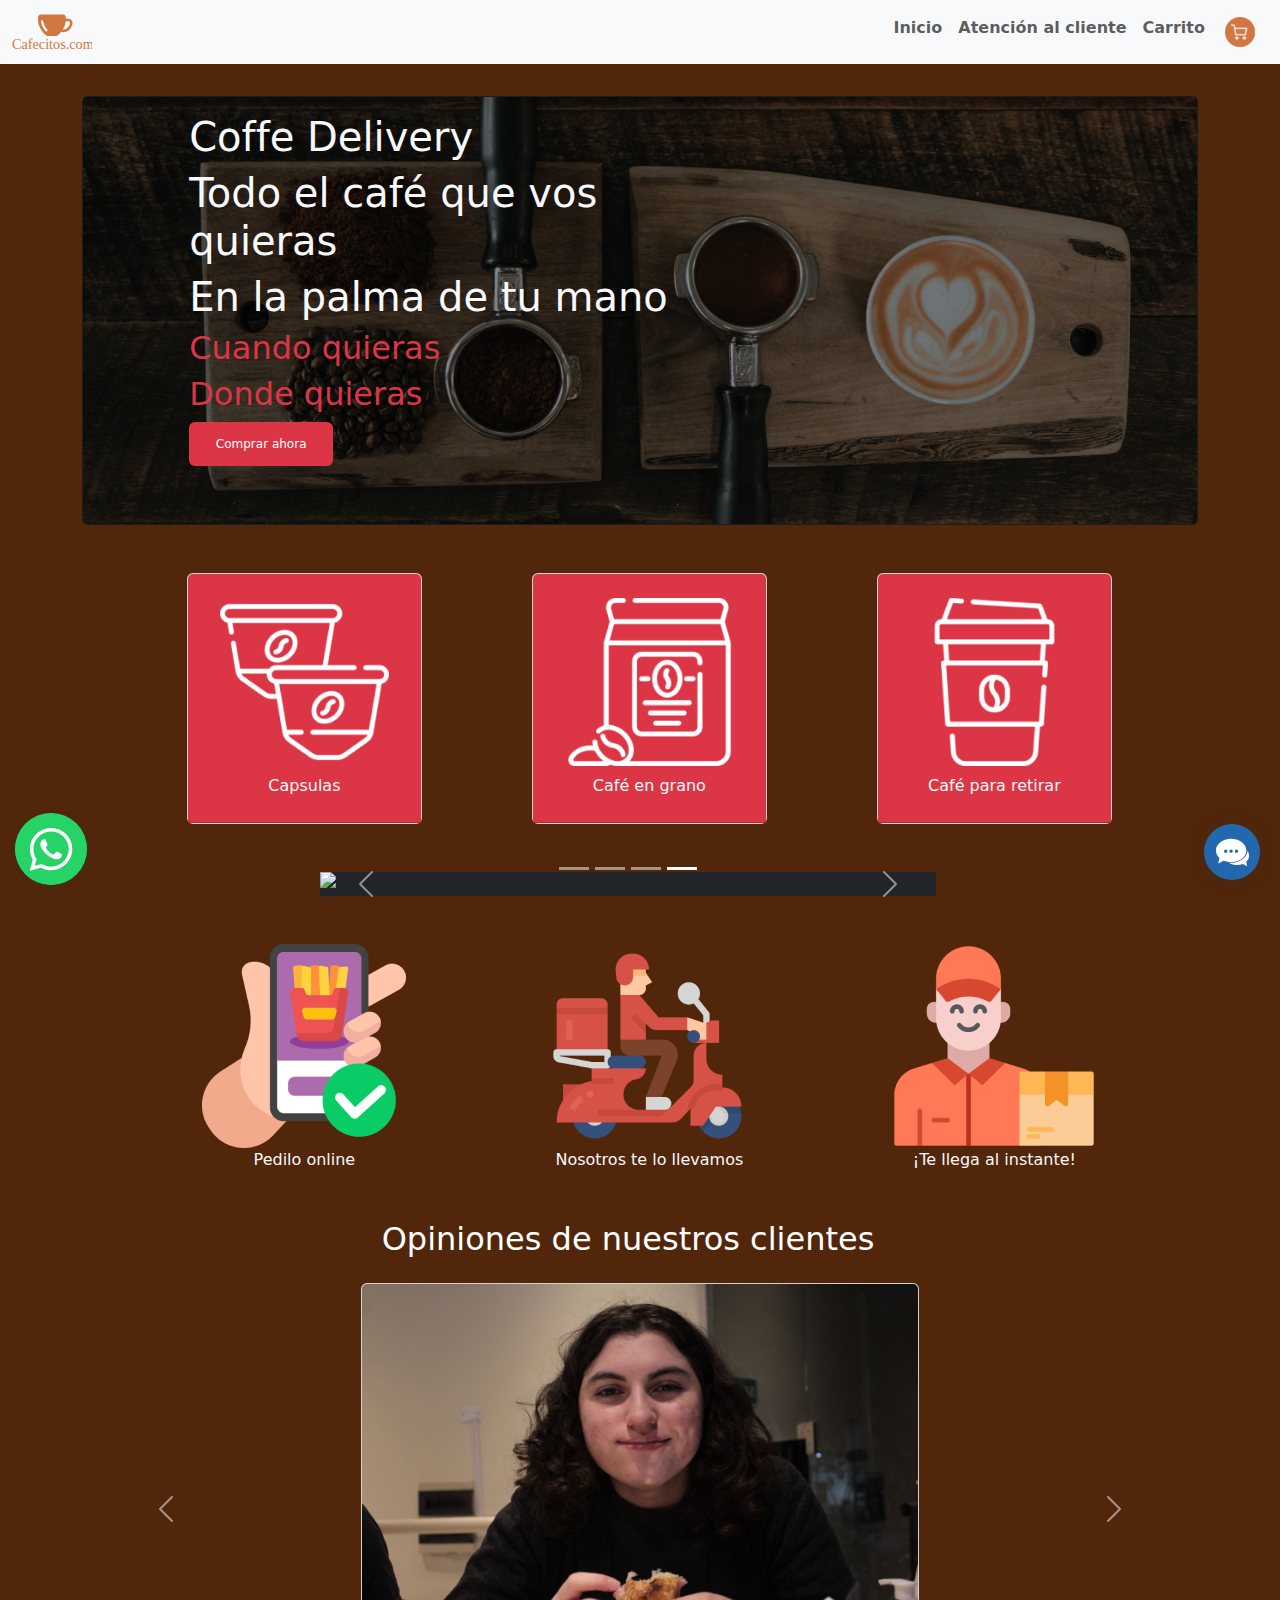
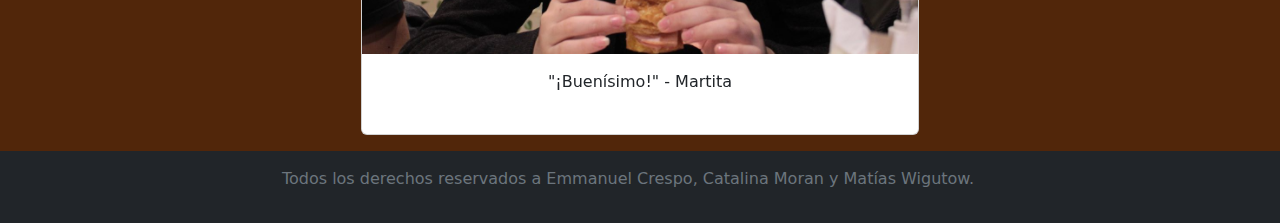
==== pagina1.html @ 840b9379 "Add files via upload" ====
<!DOCTYPE html>
<html lang="es">

<head>
  <meta charset="UTF-8">
  <meta http-equiv="X-UA-Compatible" content="IE=edge">
  <meta name="viewport" content="width=device-width, initial-scale=1.0">
  <title>PAGINA 1</title>
  <link href="https://cdn.jsdelivr.net/npm/bootstrap@5.3.0-alpha3/dist/css/bootstrap.min.css" rel="stylesheet"
    integrity="sha384-KK94CHFLLe+nY2dmCWGMq91rCGa5gtU4mk92HdvYe+M/SXH301p5ILy+dN9+nJOZ" crossorigin="anonymous">
  <link rel="stylesheet" href="vendors/bootstrap/css/bootstrap.min.css">
  <link rel="stylesheet" href="vendors/jquery.owlcarousel-2.3.4/assets/owl.carousel.min.css">
  <link rel="stylesheet" href="vendors/jquery.owlcarousel-2.3.4/assets/owl.theme.default.min.css">


  <link rel="stylesheet" href="vendors/botonwsp/venom-button.min.css">
  <link rel="stylesheet" href="vendors/messenger/jquery.fancyMessenger.min.css">





  <link rel="stylesheet" href="estilos-1.css">
</head>


<body class>


  <header class="container">
    <div class="row">
      <div class="col-sm-11 py-5">
        <nav id="menu" class="navbar navbar-expand-lg bg-body-tertiary fixed-top">
          <div class="container-fluid">

            <a class="navbar-brand" href="#"><img src="img/logo.svg" alt="logo cafe" width="80"></a>
            <button class="navbar-toggler" type="button" data-bs-toggle="collapse" data-bs-target="#navbarNav"
              aria-controls="navbarNav" aria-expanded="false" aria-label="Toggle navigation">

              <span class="navbar-toggler-icon"></span>
            </button>
            <div class="collapse navbar-collapse" id="navbarNav">
              <ul class="navbar-nav ms-auto">
                <li class="nav-item">
                  <a class="nav-link text" href="pagina1.html"><strong>Inicio</strong></a>
                </li>
                <li class="nav-item">
                  <a class="nav-link text" href="pagina2.html"><strong>Atención al cliente</strong></a>
                </li>
                <li class="nav-item">
                  <a class="nav-link text" href="pagina3.html"><strong>Carrito</strong></a>
                </li>
                <li class="nav-item">
                  <a class="nav-link " href="pagina3.html"><img src="img/carrito-de-compras 1.png"
                      alt="carrito-de-compras">
                  </a>
                </li>
              </ul>
            </div>
          </div>
      </div>
      </nav>

    </div>
  </header>



  <div class="container" id="#encabezado">
    <div class="card text-bg-dark">

      <img src="img/header.png" alt="header">
      <div class="card-img-overlay">

        <div class="row">

          <div class="col-sm-6 offset-1">

            <h1 class="text-light">Coffe Delivery</h1>
            <h1 class="text-light">Todo el café que vos quieras</h1>
            <h1 class="text-light">En la palma de tu mano</h1>
            <h2 class="text-danger">Cuando quieras</h2>
            <h2 class="text-danger">Donde quieras</h2>

            <p class="p-3 badge bg-danger text-wrap fw-normal" style="width: 9rem;">Comprar ahora</p>
          </div>
        </div>
      </div>


    </div>
  </div>


  </div>
  </div>
  </header>


  <div id="#segunda_parte">

    <section class="text-dark p-5">
      <div class="container text-center">
        <div class="row row  offset-1">



          <article class="col-sm-3">
            <div class="conteiner card">
              <div class="bg-danger card-header">

                <div class="card-body">
                  <div class="card-border border-0 mb-0">
                    <p class="card-title"><img class="img-fluid" src="img/capsula-de-cafe 1.png" alt="capsula-de-cafe">
                    </p>
                    <p class="card-text text-light">Capsulas</p>
                  </div>
                </div>
              </div>
            </div>
          </article>

          <article class="col-sm-3 offset-1">
            <div class="conteiner card">
              <div class="bg-danger card-header">
                <div class="card-body">
                  <div class="card-border border-0 mb-0">
                    <p class="card-title"><img class="img-fluid" src="img/paquete-de-cafe 1.png" alt="paquete-de-cafe">
                    </p>
                    <p class="card-text text-light">Café en grano</p>
                  </div>
                </div>
              </div>
            </div>
          </article>

          <article class="col-sm-3 offset-1">
            <div class="conteiner card">
              <div class="bg-danger card-header">
                <div class="card-body">
                  <div class="card-border border-0 mb-0">
                    <p class="card-title"><img class="img-fluid" src="img/taza-de-cafe 1.png" alt="taza-de-cafe">
                    </p>
                    <p class="card-text text-light">Café para retirar</p>
                  </div>
                </div>
              </div>
            </div>
          </article>
        </div>
      </div>
    </section>

    <section>
      <div class="row">
        <div class="col-sm-6 offset-3">

          <div id="carouselExampleCaptions" class="carousel-light carousel slide bg-dark ">
            <div class="carousel-indicators ">
              <button type="button" data-bs-target="#carouselExampleCaptions" data-bs-slide-to="0"
                aria-label="Slide 1"></button>
              <button type="button" data-bs-target="#carouselExampleCaptions" data-bs-slide-to="1"
                aria-label="Slide 2"></button>
              <button type="button" data-bs-target="#carouselExampleCaptions" data-bs-slide-to="2"
                aria-label="Slide 3"></button>
              <button type="button" data-bs-target="#carouselExampleCaptions" data-bs-slide-to="3" aria-label="Slide 4"
                class=" active " aria-current="true"></button>
            </div>

            <div class="carousel-inner">

              <div class="carousel-item active">
                <img src="img/cafe1.jpg" class="d-block w-100" alt="producto1">
                <div class="carousel-caption text-light">
                  <h5>Cafe 1</h5>
                  <p>Contiene altas cantidades de café 1.</p>
                </div>
              </div>

              <div class="carousel-item ">
                <img src="img/cafe2.jpg" class="d-block w-100" alt="producto2">
                <div class="carousel-caption text-light">
                  <h5>Cafe 2</h5>
                  <p>Contiene altas cantidades de café 2.</p>
                </div>
              </div>

              <div class="carousel-item ">
                <img src="img/cafe3.jpg" class="d-block w-100" alt="producto3">
                <div class="carousel-caption text-light">
                  <h5>Cafe 3</h5>
                  <p>Contiene altas cantidades de café 3.</p>
                </div>
              </div>

              <div class="carousel-item">
                <img src="img/cafe4.jpg" class="d-block w-100" alt="producto4">
                <div class="carousel-caption text-light ">
                  <h5>Cafe 4</h5>
                  <p>Contiene altas cantidades de café 4.</p>
                </div>
              </div>

            </div>

            <button class="carousel-control-prev " type="button" data-bs-target="#carouselExampleCaptions"
              data-bs-slide="prev">
              <span class="carousel-control-prev-icon " aria-hidden="true"></span>
              <span class="visually-hidden">Previous</span>
            </button>
            <button class="carousel-control-next " type="button" data-bs-target="#carouselExampleCaptions"
              data-bs-slide="next">
              <span class="carousel-control-next-icon" aria-hidden="true"></span>
              <span class="visually-hidden ">Next</span>
            </button>
          </div>
        </div>
      </div>
    </section>

  </div>
  <div id="#segunda_parte">
    <section class="text-dark p-5">
      <div class="container text-center">
        <div class="row row  offset-1">
          <article class="col-sm-3">
            <div class>
              <div class>
                <div class="card-body">
                  <div class="card-border border-0 mb-0">
                    <p class="card-title"><img class="img-fluid" src="img/order 1.png" alt="capsula-de-cafe"> </p>
                    <p class="card-text text-light">Pedilo online</p>
                  </div>
                </div>
              </div>
            </div>
          </article>

          <article class="col-sm-3 offset-1">
            <div class>
              <div class>
                <div class="card-body">
                  <div class="card-border border-0 mb-0">
                    <p class="card-title"><img class="img-fluid" src="img/order 2.png" alt="paquete-de-cafe">
                    </p>
                    <p class="card-text text-light">Nosotros te lo llevamos</p>
                  </div>
                </div>
              </div>
            </div>
          </article>

          <article class="col-sm-3 offset-1">
            <div class>
              <div class>
                <div class="card-body">
                  <div class="card-border border-0 mb-0">
                    <p class="card-title"><img class="img-fluid" src="img/order 3.png" alt="taza-de-cafe">
                    </p>
                    <p class="card-text text-light">¡Te llega al instante!</p>
                  </div>
                </div>
              </div>
            </div>
          </article>
        </div>
      </div>
    </section>

    
    <section>
      <div class="row">
        <div class="col-12">
          <h2 class="text-white text-center">Opiniones de nuestros clientes</h2>
    </section>
    <div class="container text-center">
      <div id="carouselExample" class="carousel slide">
        <div class="carousel-inner">
          <div class="carousel-item active">
            <div class="cards-wrapper">
              <div class="card">
                <img src="img/Martita.jpg" class="card-img-top" alt="...">
                <div class="card-body">
                  <p class="card-text">"¡Buenísimo!" - Martita</p>
                    
                </div>
              </div>
            </div>
          </div>
          <div class="carousel-item">
            <div class="cards-wrapper">
              <div class="card">
                <img src="img/Jorgito.jpg" class="card-img-top" alt="...">
                <div class="card-body">
                  <p class="card-text">"Todo muy rico" - Martín</p>
                    
                </div>
              </div>
            </div>
          </div>
          <div class="carousel-item">
            <div class="cards-wrapper">
              <div class="card">
                <img src="img/Pattinson.jpg" class="card-img-top" alt="...">
                <div class="card-body">
                  <p class="card-text">"Me encanta este café" - Jorgito</p>
                    
                </div>
              </div>

            </div>
          </div>
        </div>
        <button class="carousel-control-prev" type="button" data-bs-target="#carouselExample" data-bs-slide="prev">
          <span class="carousel-control-prev-icon" aria-hidden="true"></span>
          <span class="visually-hidden">Previous</span>
        </button>
        <button class="carousel-control-next" type="button" data-bs-target="#carouselExample" data-bs-slide="next">
          <span class="carousel-control-next-icon" aria-hidden="true"></span>
          <span class="visually-hidden">Next</span>
        </button>
      </div>
    </div>

    <div id="Whatsapp"></div>

    <div id="messenger"></div>

    <footer class="container-fluid bg-dark text-center p-3 ">
      <div class="row">
        <div class="col-12">
          <p class="text-secondary">Todos los derechos reservados a Emmanuel Crespo, Catalina Moran y Matías Wigutow.
          </p>
        </div>
      </div>

    </footer>

    <script src="vendors/bootstrap/js/bootstrap.bundle.min.js"></script>

    <script src="vendors/jquery-3.7.0.min.js"></script>

    <script src="vendors/jquery.owlcarousel-2.3.4/owl.carousel.min.js"></script>



    <script src="vendors/botonwsp/venom-button.min.js"></script>

    <script src="vendors/messenger/jquery.fancyMessenger.min.js"></script>


    <script>
      'use strict';

      $(document).ready(function () {

        $('.owl-carousel').owlCarousel({

          loop: true,
          margin: 40,
          items: 3,
          responsive: {
            0: {
              items: 1,


            },

            576: {
              items: 2
            },
            992: {
              items: 3
            }
          }


        });

        $('#Whatsapp').venomButton({

          phone: '115454545454',
          showPopup: true

        });


        $('messenger').fancyMessenger({
          showPopup: true


        });
      });

    </script>

</body>

</html>
---- vendors/botonwsp/venom-button.min.css ----
.venom-button{position:fixed;bottom:15px;left:15px;font-size:14px;transition:bottom .2s}.venom-button .venom-button-button{position:relative;border-radius:50%;box-shadow:1px 1px 4px rgba(60,60,60,.4);transition:box-shadow .2s;cursor:pointer;overflow:hidden}.venom-button .venom-button-button img,.venom-button .venom-button-button svg{position:absolute;width:100%;height:auto;object-fit:cover;top:50%;left:50%;transform:translate3d(-50%,-50%,0);border-radius:50%}.venom-button:hover{bottom:17px}.venom-button:hover .venom-button-button{box-shadow:1px 2px 8px rgba(60,60,60,.4)}.venom-button .venom-button-popup{border-radius:6px;background-color:#e5ddd5;position:absolute;overflow:hidden;padding:0;box-shadow:1px 2px 8px rgba(60,60,60,.25);width:0;height:0;bottom:0;opacity:0;transition:bottom .1s ease-out,opacity .2s ease-out;transform-origin:bottom}.venom-button .venom-button-popup.active{padding:0 12px 12px 12px;width:260px;height:auto;bottom:82px;opacity:1}.venom-button .venom-button-popup .venom-button-message{background-color:#fff;padding:8px;border-radius:0 5px 5px 5px;box-shadow:1px 1px 1px rgba(0,0,0,.15);opacity:0;transition:opacity .2s}.venom-button .venom-button-popup.active .venom-button-message{opacity:1;transition-delay:.2s}.venom-button .venom-button-popup .venom-button-head{text-align:right;color:#fff;margin:0 -15px 10px -15px;padding:6px 12px;display:flex;justify-content:space-between;cursor:pointer}.venom-button .venom-button-input-message{background-color:#fff;margin:10px -15px -15px -15px;padding:0 15px;display:flex;align-items:center}.venom-button .venom-button-input-message textarea{border:1px solid #ccc;border-radius:4px;box-shadow:none;padding:8px;margin:10px 0;width:100%;max-width:100%;font-family:inherit;font-size:inherit;resize:none}.venom-button .venom-button-btn-send{margin-left:12px;font-size:0;cursor:pointer}
---- estilos-1.css ----
#menu{
    color: brown;
}

body.srp, body{
    background-color: rgba(75, 30, 1, 0.966)
    }


.imagen1 {
        opacity: 0.5;
      }

 
.logo cafe{
        width: 50px;
        height: 50px;
}


.cards-wrapper, card{
    margin: 1rem auto;
    width: calc(100%/2);
    }




.mapatext {
    color: white;
    margin: 2rem auto;
}

figure {
    border: rgba(75, 30, 1, 0.966);
    display: flex;
    flex-flow: column;
    padding: 5px;
    max-width: 420px;
    margin: auto;
}


figcaption {
    background-color: #222;
    color: #fff;
    font: italic smaller sans-serif;
    padding: 3px;
    text-align: center;
}


li { color: #660505; }


h1 { color: #ffffff; }

.product-container {
    margin-bottom: 20px;
  }

  .rounded-circle {
    border-radius: 50%;
  }  

  .row{
    max-width: 100% ;
}
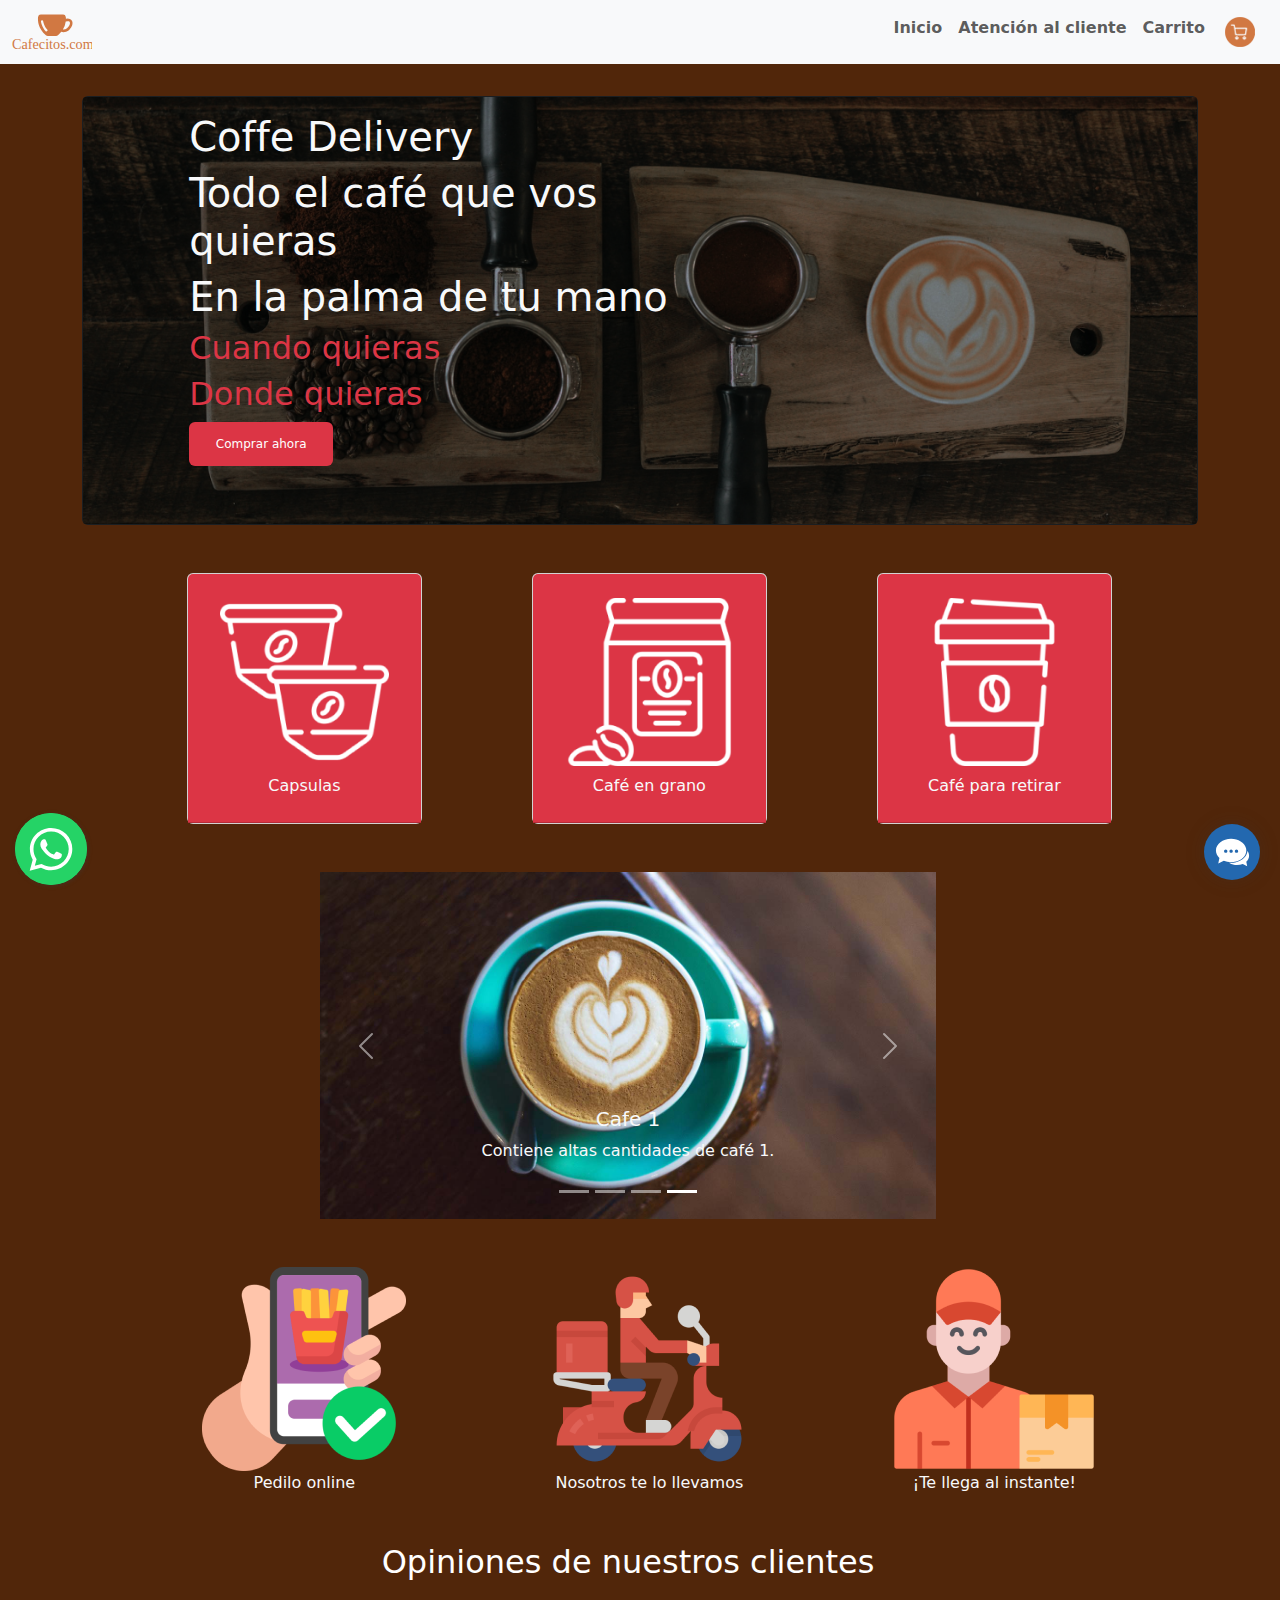
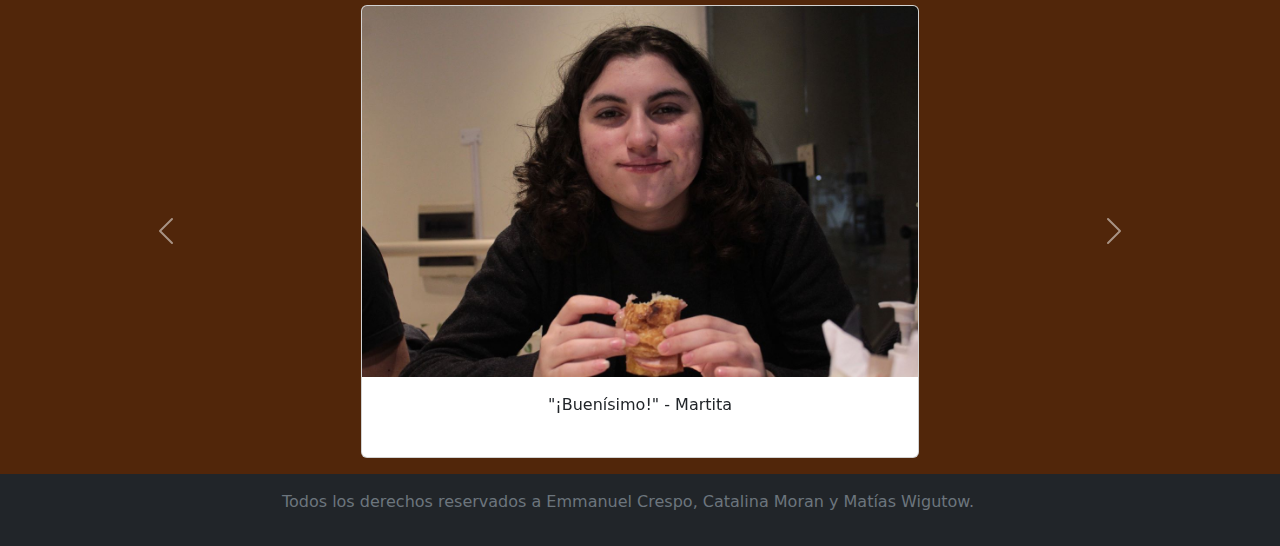
==== commit abc83a62: "Add files via upload" ====
--- a/pagina1.html
+++ b/pagina1.html
@@ -51,7 +51,7 @@
                   <a class="nav-link text" href="pagina3.html"><strong>Carrito</strong></a>
                 </li>
                 <li class="nav-item">
-                  <a class="nav-link " href="pagina3.html"><img src="img/carrito-de-compras 1.png"
+                  <a class="nav-link " href="pagina3.html"><img src="./img/carrito-de-compras 1.png"
                       alt="carrito-de-compras">
                   </a>
                 </li>
@@ -69,7 +69,7 @@
   <div class="container" id="#encabezado">
     <div class="card text-bg-dark">
 
-      <img src="img/header.png" alt="header">
+      <img src="./img/header.png" alt="header">
       <div class="card-img-overlay">
 
         <div class="row">
@@ -111,7 +111,7 @@
 
                 <div class="card-body">
                   <div class="card-border border-0 mb-0">
-                    <p class="card-title"><img class="img-fluid" src="img/capsula-de-cafe 1.png" alt="capsula-de-cafe">
+                    <p class="card-title"><img class="img-fluid" src="./img/capsula-de-cafe 1.png" alt="capsula-de-cafe">
                     </p>
                     <p class="card-text text-light">Capsulas</p>
                   </div>
@@ -125,7 +125,7 @@
               <div class="bg-danger card-header">
                 <div class="card-body">
                   <div class="card-border border-0 mb-0">
-                    <p class="card-title"><img class="img-fluid" src="img/paquete-de-cafe 1.png" alt="paquete-de-cafe">
+                    <p class="card-title"><img class="img-fluid" src="./img/paquete-de-cafe 1.png" alt="paquete-de-cafe">
                     </p>
                     <p class="card-text text-light">Café en grano</p>
                   </div>
@@ -139,7 +139,7 @@
               <div class="bg-danger card-header">
                 <div class="card-body">
                   <div class="card-border border-0 mb-0">
-                    <p class="card-title"><img class="img-fluid" src="img/taza-de-cafe 1.png" alt="taza-de-cafe">
+                    <p class="card-title"><img class="img-fluid" src="./img/taza-de-cafe 1.png" alt="taza-de-cafe">
                     </p>
                     <p class="card-text text-light">Café para retirar</p>
                   </div>
@@ -170,7 +170,7 @@
             <div class="carousel-inner">
 
               <div class="carousel-item active">
-                <img src="img/cafe1.jpg" class="d-block w-100" alt="producto1">
+                <img src="./img/Cafe1.jpg" class="d-block w-100" alt="producto1">
                 <div class="carousel-caption text-light">
                   <h5>Cafe 1</h5>
                   <p>Contiene altas cantidades de café 1.</p>
@@ -178,7 +178,7 @@
               </div>
 
               <div class="carousel-item ">
-                <img src="img/cafe2.jpg" class="d-block w-100" alt="producto2">
+                <img src="./img/cafe2.jpg" class="d-block w-100" alt="producto2">
                 <div class="carousel-caption text-light">
                   <h5>Cafe 2</h5>
                   <p>Contiene altas cantidades de café 2.</p>
@@ -186,7 +186,7 @@
               </div>
 
               <div class="carousel-item ">
-                <img src="img/cafe3.jpg" class="d-block w-100" alt="producto3">
+                <img src="./img/cafe3.jpg" class="d-block w-100" alt="producto3">
                 <div class="carousel-caption text-light">
                   <h5>Cafe 3</h5>
                   <p>Contiene altas cantidades de café 3.</p>
@@ -194,7 +194,7 @@
               </div>
 
               <div class="carousel-item">
-                <img src="img/cafe4.jpg" class="d-block w-100" alt="producto4">
+                <img src="./estilos-1.css" class="d-block w-100" alt="producto4">
                 <div class="carousel-caption text-light ">
                   <h5>Cafe 4</h5>
                   <p>Contiene altas cantidades de café 4.</p>
@@ -228,7 +228,7 @@
               <div class>
                 <div class="card-body">
                   <div class="card-border border-0 mb-0">
-                    <p class="card-title"><img class="img-fluid" src="img/order 1.png" alt="capsula-de-cafe"> </p>
+                    <p class="card-title"><img class="img-fluid" src="./img/order 1.png" alt="capsula-de-cafe"> </p>
                     <p class="card-text text-light">Pedilo online</p>
                   </div>
                 </div>
@@ -241,7 +241,7 @@
               <div class>
                 <div class="card-body">
                   <div class="card-border border-0 mb-0">
-                    <p class="card-title"><img class="img-fluid" src="img/order 2.png" alt="paquete-de-cafe">
+                    <p class="card-title"><img class="img-fluid" src="./img/order 2.png" alt="paquete-de-cafe">
                     </p>
                     <p class="card-text text-light">Nosotros te lo llevamos</p>
                   </div>
